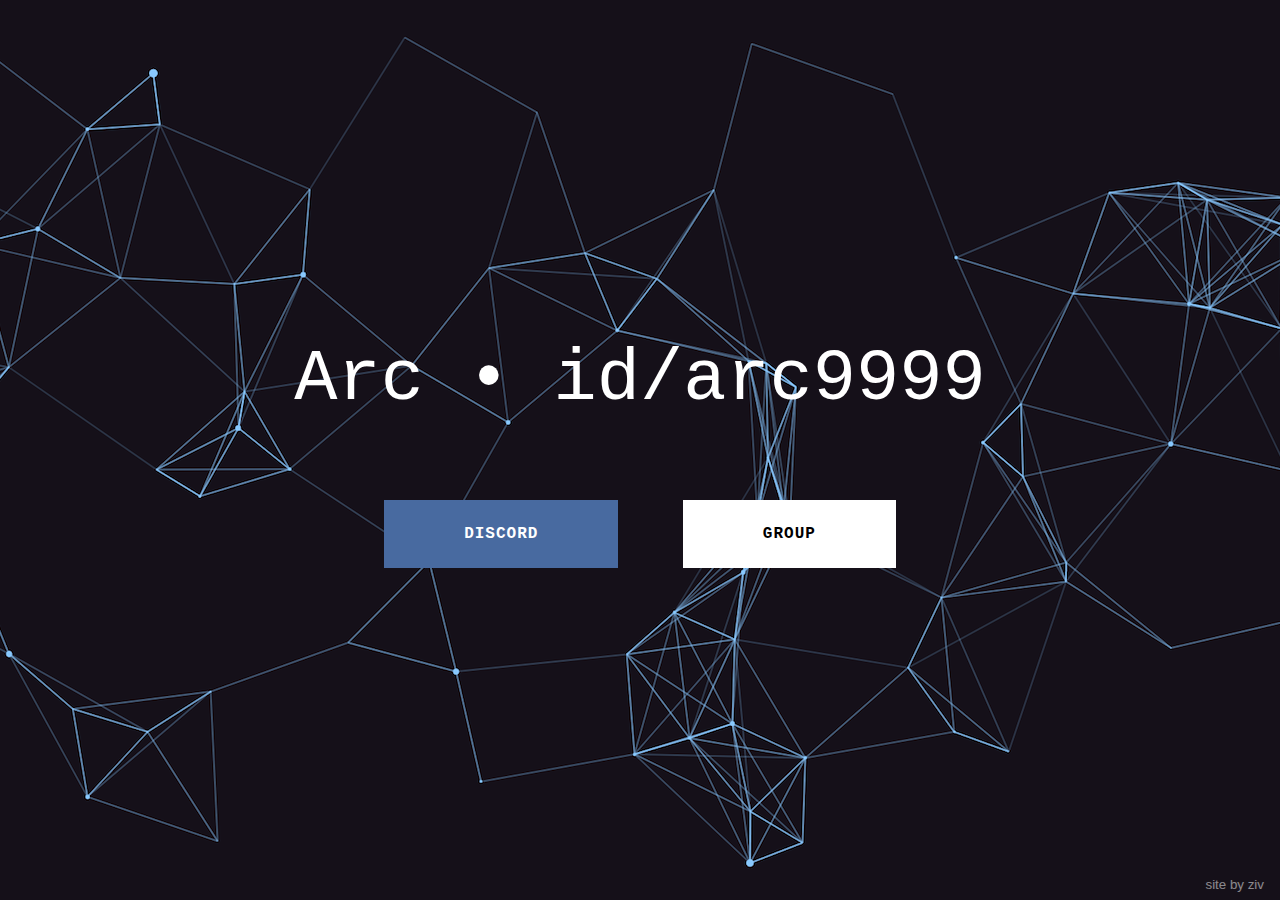
==== index.html @ c0f4641e "test" ====
<!DOCTYPE html>
<html>
  <head>
    <link rel="stylesheet" type="text/css" href="style.css">
    <meta charset="utf-8">
    <link rel="icon" href="icon.png">
    <title>Arc</title>
</head>

<body>

<center>


<div class="backgd"></div>

<p class="bottomright">site by ziv</p>

<div class="content">
  
  <div class="title">
    <span>Arc • id/arc9999</span>
  </div>

  <div style="margin-top: 20px;">
    <a target="_blank" href="https://discord.gg/K2PqkpU" class="button blue button-1">Discord</a>
    <a target="_blank" href="https://steamcommunity.com/groups/widepeeked" class="button white">Group</a>
  </div>

</div>

</center>

</body>
</html>
---- style.css ----
body{
    -webkit-touch-callout: none;
    -webkit-user-select: none;
    -khtml-user-select: none;
    -moz-user-select: none;
    -ms-user-select: none;
    user-select: none;
    font-family: "Open Sans", sans-serif;
    background-color: black;
    overflow: hidden;
  }
  a{
    text-decoration: none;
    color: inherit;
  }
  .content{
    /*background-color: rgba(0, 0, 255, 0.025);*/
    position: absolute;
    top: 50%;
    left: 0;
    right: 0;
    margin-top: -150px;
    padding-bottom: 60px; /*half of line-height in title*/
    z-index: 1000;
  }
  .shoutbox {
    font-family:"Trebuchet MS", Helvetica, sans-serif;
    letter-spacing: 2px;
    font-size:13pt;
    line-height:60px;
    text-align:center;
    color: white;
    height: 35px;
    border-color: white;
    border-style: solid;
    border-width: 1px;
    width: 250px;
    border-radius: 3px;
    background-color: rgba(88, 116, 160, 0.125);
  }
  
  .shoutbox a{
    color: white;
    -webkit-transition: 0.3s;
    -moz-transition: 0.3s;
    -o-transition: 0.3s;
    transition: 0.3s;
  }
  .shoutbox a:hover{
    color: lightgray;
    text-shadow: 0px 0px 1px white;
  }
  
  @keyframes pulsetext {
    50%{
        color: #5877a0;
        text-shadow: #5877a0 1px 1px 6px;
    }
  }
  .shoutbox a:hover {
    animation: pulsetext 1s infinite ease-out;
  }
  
  .lines{
    line-height: 0px;
    font-size: 12pt;
    color: white;
    bottom: 0;
    top: 0;
  }
  
  .bottomright {
    position: absolute;
    bottom: -5px;
    right: 16px;
    font-size: 10pt;
    z-index: 1000;
    color: white;
    opacity: 0.5;
  }
  .title{
    color: white;
    font-family: 'Courier New', Courier, monospace;
    font-size: 72px;
    line-height: 60px;
    margin-top: 50px;
    margin-bottom: 75px;
  }
  .button {
	border: none;
	font-family: 'Courier New', Courier, monospace;
	font-size: inherit;
	color: inherit;
	background: none;
	cursor: pointer;
	padding: 25px 80px;
	display: inline-block;
	margin: 15px 30px;
	text-transform: uppercase;
	letter-spacing: 1px;
	font-weight: 700;
	outline: none;
	position: relative;
	-webkit-transition: all 0.3s;
	-moz-transition: all 0.3s;
	transition: all 0.3s;
}
.button-1:hover {
	background: #2980b9;
}

.button-1:active {
	background: #2980b9;
	top: 2px;
}
  .blue{
    background-color:#486aa0;
    color: white;
  }
  .white {
    color: black;
    background-color: white;
  }
  .btn:active {
    -webkit-transform: scale(0.90);
    -moz-transform: scale(0.90);
    -ms-transform: scale(0.90);
    -o-transform: scale(0.90);
    transform: scale(0.90);
    opacity: 0.9;
  }
  
  @keyframes move-twink-back {
    from {background-position:0 0;}
    to {background-position:-10000px 5000px;}
  }
  @-webkit-keyframes move-twink-back {
    from {background-position:0 0;}
    to {background-position:-10000px 5000px;}
  }
  @-moz-keyframes move-twink-back {
    from {background-position:0 0;}
    to {background-position:-10000px 5000px;}
  }
  @-ms-keyframes move-twink-back {
    from {background-position:0 0;}
    to {background-position:-10000px 5000px;}
  }
  
  .backgd{
    position:absolute;
    top:0;
    left:0;
    right:0;
    bottom:0;
    width:100%;
    height:100%;
    display:block;
    -webkit-animation: fadein 3s; /* Safari, Chrome and Opera > 12.1 */
    -moz-animation: fadein 3s; /* Firefox < 16 */
    -ms-animation: fadein 3s; /* Internet Explorer */
    -o-animation: fadein 3s; /* Opera < 12.1 */
    animation: fadein 3s;
  }
  
  @keyframes fadein {
    from { opacity: 0; }
    to   { opacity: 1; }
  }
  
  @-moz-keyframes fadein {
    from { opacity: 0; }
    to   { opacity: 1; }
  }
  
  @-webkit-keyframes fadein {
    from { opacity: 0; }
    to   { opacity: 1; }
  }
  
  @-ms-keyframes fadein {
    from { opacity: 0; }
    to   { opacity: 1; }
  }
  
  @-o-keyframes fadein {
    from { opacity: 0; }
    to   { opacity: 1; }
  }
  
  .backgd {
    background:#000 url(background.png) repeat top center;
    z-index:2;
  }
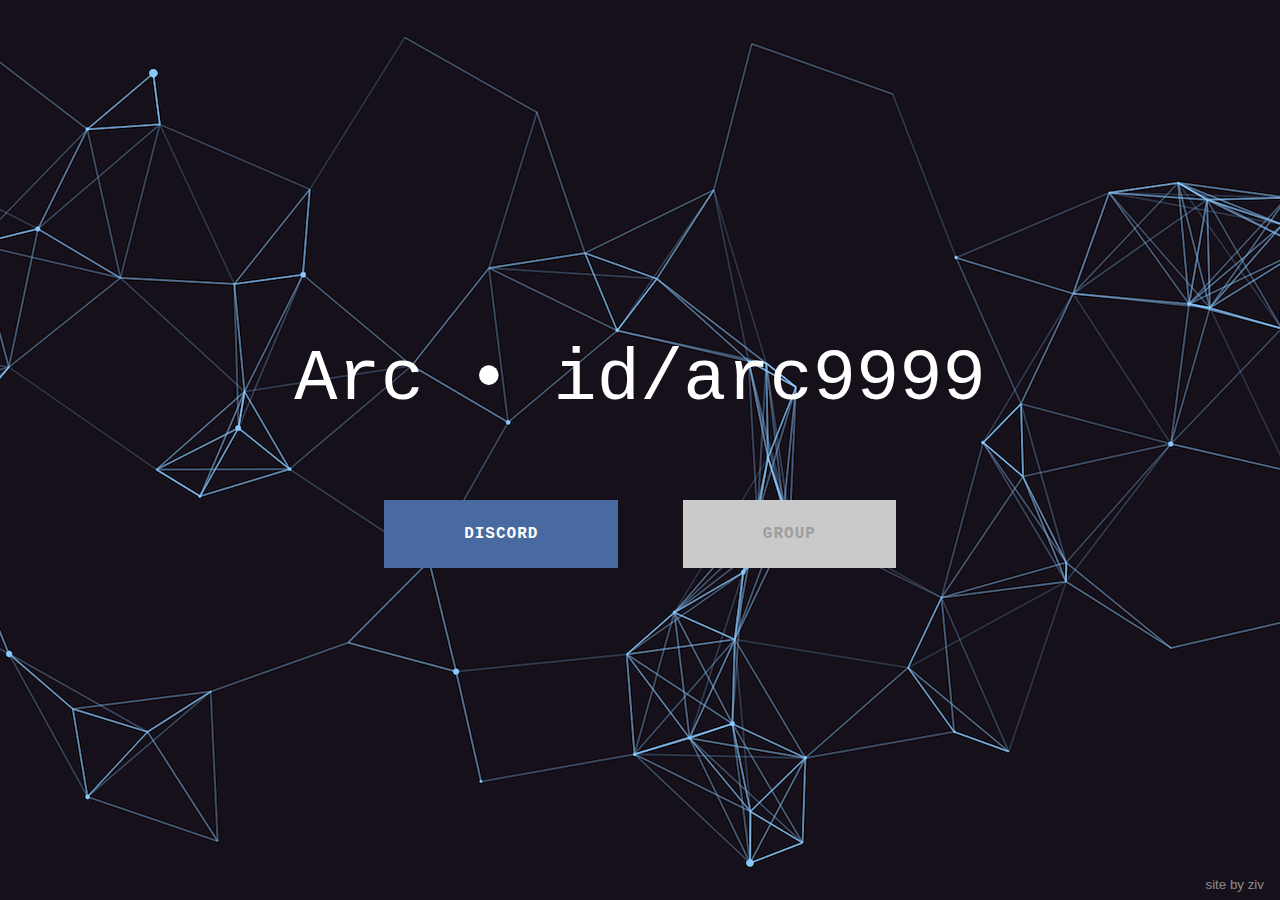
==== commit 1a888ec2: "new button" ====
--- a/index.html
+++ b/index.html
@@ -24,7 +24,7 @@
 
   <div style="margin-top: 20px;">
     <a target="_blank" href="https://discord.gg/K2PqkpU" class="button blue button-1">Discord</a>
-    <a target="_blank" href="https://steamcommunity.com/groups/widepeeked" class="button white">Group</a>
+    <a target="_blank" href="https://steamcommunity.com/groups/widepeeked" class="button grey button-2">Group</a>
   </div>
 
 </div>
--- a/style.css
+++ b/style.css
@@ -106,20 +106,29 @@
 	transition: all 0.3s;
 }
 .button-1:hover {
-	background: #2980b9;
+	background: #3b5396;
 }
 
 .button-1:active {
-	background: #2980b9;
+	background: #3b5396;
+	top: 2px;
+}
+
+.button-2:hover {
+	background: #616161;
+}
+
+.button-2:active {
+	background: #616161;
 	top: 2px;
 }
   .blue{
     background-color:#486aa0;
     color: white;
   }
-  .white {
-    color: black;
-    background-color: white;
+  .grey {
+    color: rgb(158, 158, 158);
+    background-color: rgb(202, 202, 202);
   }
   .btn:active {
     -webkit-transform: scale(0.90);
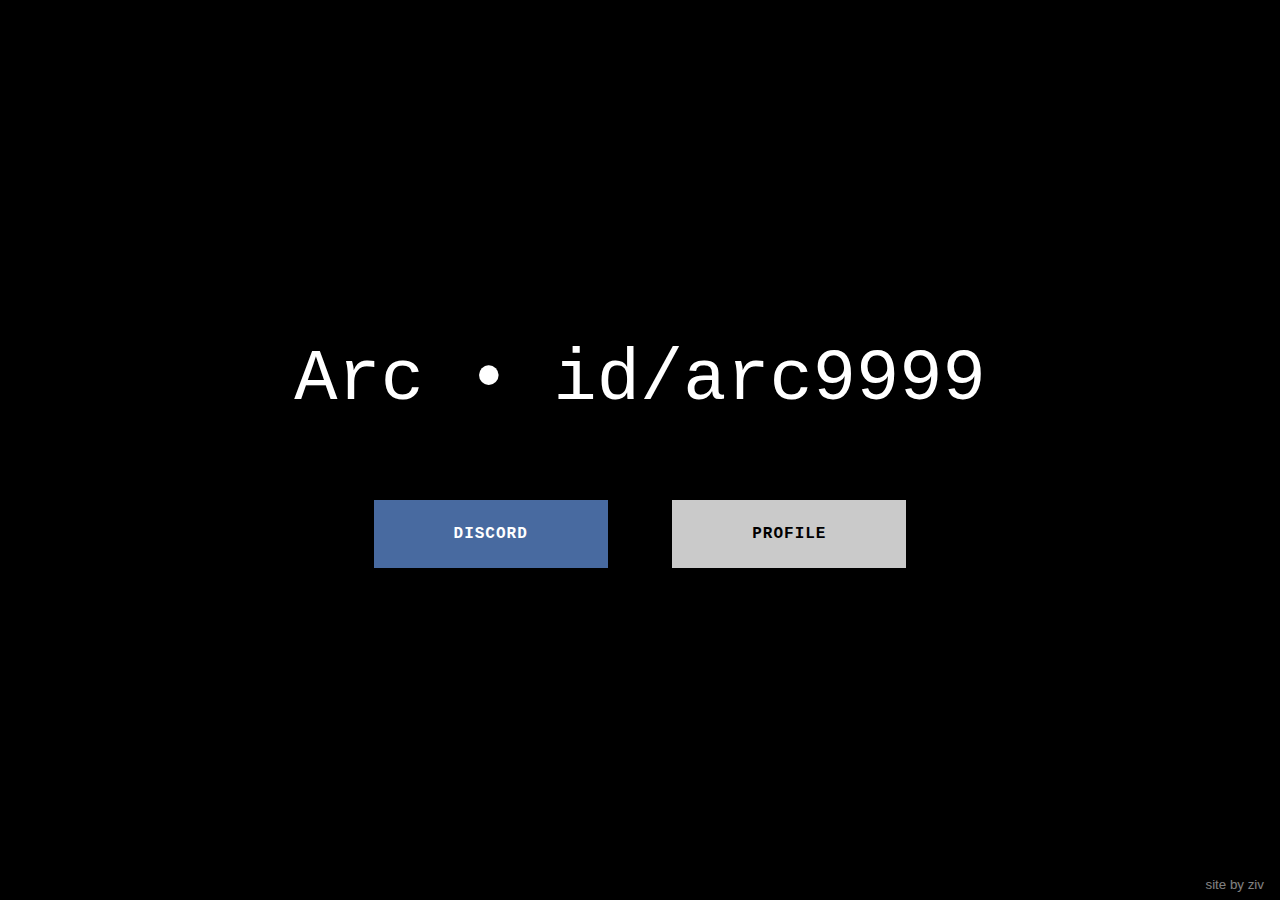
==== commit 6ccec969: "new" ====
--- a/index.html
+++ b/index.html
@@ -22,9 +22,9 @@
     <span>Arc • id/arc9999</span>
   </div>
 
-  <div style="margin-top: 20px;">
+  <div style="margin-top: 15px;">
     <a target="_blank" href="https://discord.gg/K2PqkpU" class="button blue button-1">Discord</a>
-    <a target="_blank" href="https://steamcommunity.com/groups/widepeeked" class="button grey button-2">Group</a>
+    <a target="_blank" href="https://steamcommunity.com/id/arc9999" class="button grey button-2">Profile</a>
   </div>
 
 </div>
--- a/style.css
+++ b/style.css
@@ -127,76 +127,9 @@
     color: white;
   }
   .grey {
-    color: rgb(158, 158, 158);
+    color: rgb(0, 0, 0);
     background-color: rgb(202, 202, 202);
   }
-  .btn:active {
-    -webkit-transform: scale(0.90);
-    -moz-transform: scale(0.90);
-    -ms-transform: scale(0.90);
-    -o-transform: scale(0.90);
-    transform: scale(0.90);
-    opacity: 0.9;
-  }
-  
-  @keyframes move-twink-back {
-    from {background-position:0 0;}
-    to {background-position:-10000px 5000px;}
-  }
-  @-webkit-keyframes move-twink-back {
-    from {background-position:0 0;}
-    to {background-position:-10000px 5000px;}
-  }
-  @-moz-keyframes move-twink-back {
-    from {background-position:0 0;}
-    to {background-position:-10000px 5000px;}
-  }
-  @-ms-keyframes move-twink-back {
-    from {background-position:0 0;}
-    to {background-position:-10000px 5000px;}
-  }
-  
-  .backgd{
-    position:absolute;
-    top:0;
-    left:0;
-    right:0;
-    bottom:0;
-    width:100%;
-    height:100%;
-    display:block;
-    -webkit-animation: fadein 3s; /* Safari, Chrome and Opera > 12.1 */
-    -moz-animation: fadein 3s; /* Firefox < 16 */
-    -ms-animation: fadein 3s; /* Internet Explorer */
-    -o-animation: fadein 3s; /* Opera < 12.1 */
-    animation: fadein 3s;
-  }
-  
-  @keyframes fadein {
-    from { opacity: 0; }
-    to   { opacity: 1; }
-  }
-  
-  @-moz-keyframes fadein {
-    from { opacity: 0; }
-    to   { opacity: 1; }
-  }
-  
-  @-webkit-keyframes fadein {
-    from { opacity: 0; }
-    to   { opacity: 1; }
-  }
-  
-  @-ms-keyframes fadein {
-    from { opacity: 0; }
-    to   { opacity: 1; }
-  }
-  
-  @-o-keyframes fadein {
-    from { opacity: 0; }
-    to   { opacity: 1; }
-  }
-  
   .backgd {
     background:#000 url(background.png) repeat top center;
     z-index:2;
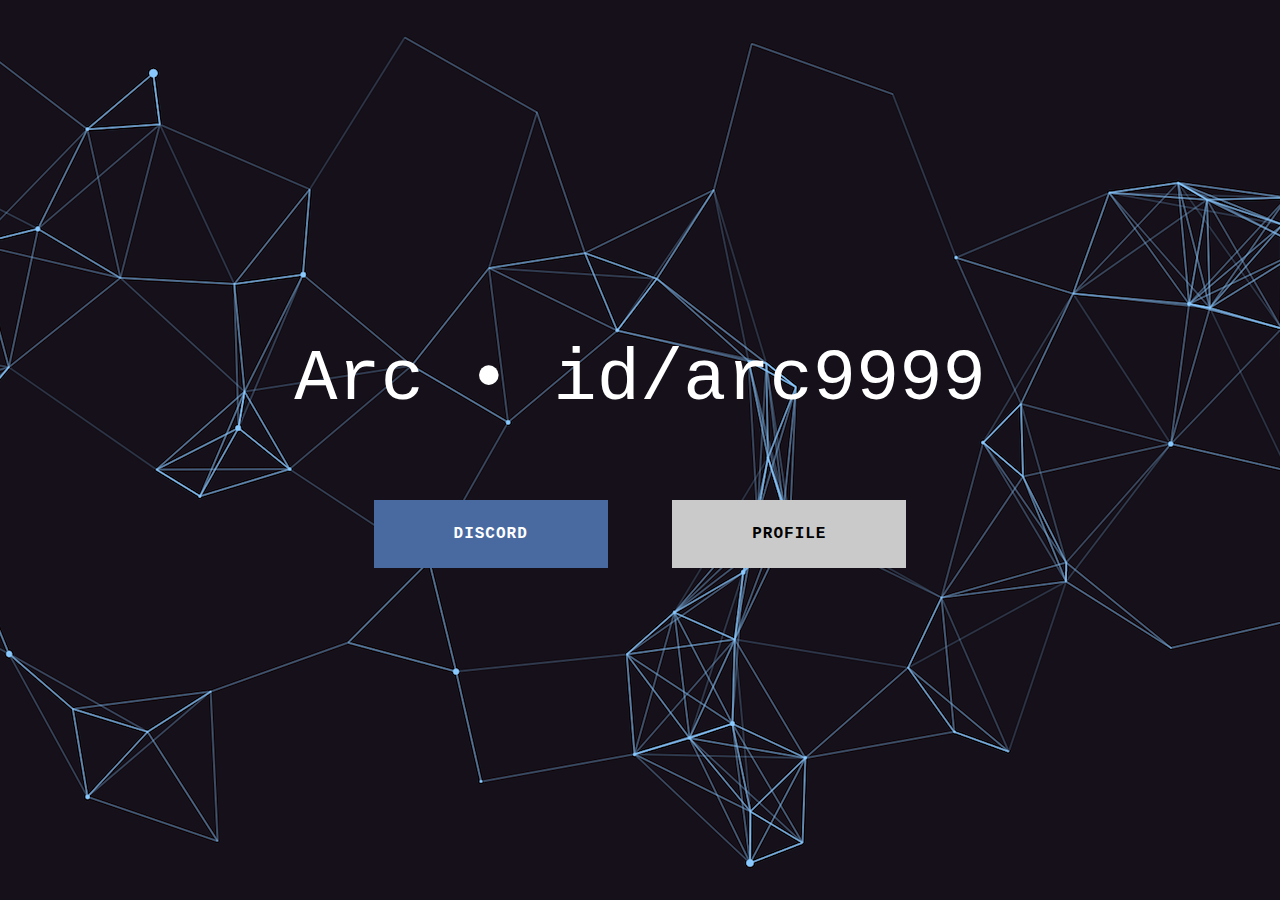
==== commit ed4fe13a: "Complete" ====
--- a/index.html
+++ b/index.html
@@ -6,15 +6,9 @@
     <link rel="icon" href="icon.png">
     <title>Arc</title>
 </head>
-
 <body>
-
 <center>
-
-
 <div class="backgd"></div>
-
-<p class="bottomright">site by ziv</p>
 
 <div class="content">
   
@@ -28,8 +22,6 @@
   </div>
 
 </div>
-
 </center>
-
 </body>
 </html>
--- a/style.css
+++ b/style.css
@@ -130,6 +130,73 @@
     color: rgb(0, 0, 0);
     background-color: rgb(202, 202, 202);
   }
+  .btn:active {
+    -webkit-transform: scale(0.90);
+    -moz-transform: scale(0.90);
+    -ms-transform: scale(0.90);
+    -o-transform: scale(0.90);
+    transform: scale(0.90);
+    opacity: 0.9;
+  }
+  
+  @keyframes move-twink-back {
+    from {background-position:0 0;}
+    to {background-position:-10000px 5000px;}
+  }
+  @-webkit-keyframes move-twink-back {
+    from {background-position:0 0;}
+    to {background-position:-10000px 5000px;}
+  }
+  @-moz-keyframes move-twink-back {
+    from {background-position:0 0;}
+    to {background-position:-10000px 5000px;}
+  }
+  @-ms-keyframes move-twink-back {
+    from {background-position:0 0;}
+    to {background-position:-10000px 5000px;}
+  }
+  
+  .backgd{
+    position:absolute;
+    top:0;
+    left:0;
+    right:0;
+    bottom:0;
+    width:100%;
+    height:100%;
+    display:block;
+    -webkit-animation: fadein 3s; /* Safari, Chrome and Opera > 12.1 */
+    -moz-animation: fadein 3s; /* Firefox < 16 */
+    -ms-animation: fadein 3s; /* Internet Explorer */
+    -o-animation: fadein 3s; /* Opera < 12.1 */
+    animation: fadein 3s;
+  }
+  
+  @keyframes fadein {
+    from { opacity: 0; }
+    to   { opacity: 1; }
+  }
+  
+  @-moz-keyframes fadein {
+    from { opacity: 0; }
+    to   { opacity: 1; }
+  }
+  
+  @-webkit-keyframes fadein {
+    from { opacity: 0; }
+    to   { opacity: 1; }
+  }
+  
+  @-ms-keyframes fadein {
+    from { opacity: 0; }
+    to   { opacity: 1; }
+  }
+  
+  @-o-keyframes fadein {
+    from { opacity: 0; }
+    to   { opacity: 1; }
+  }
+  
   .backgd {
     background:#000 url(background.png) repeat top center;
     z-index:2;
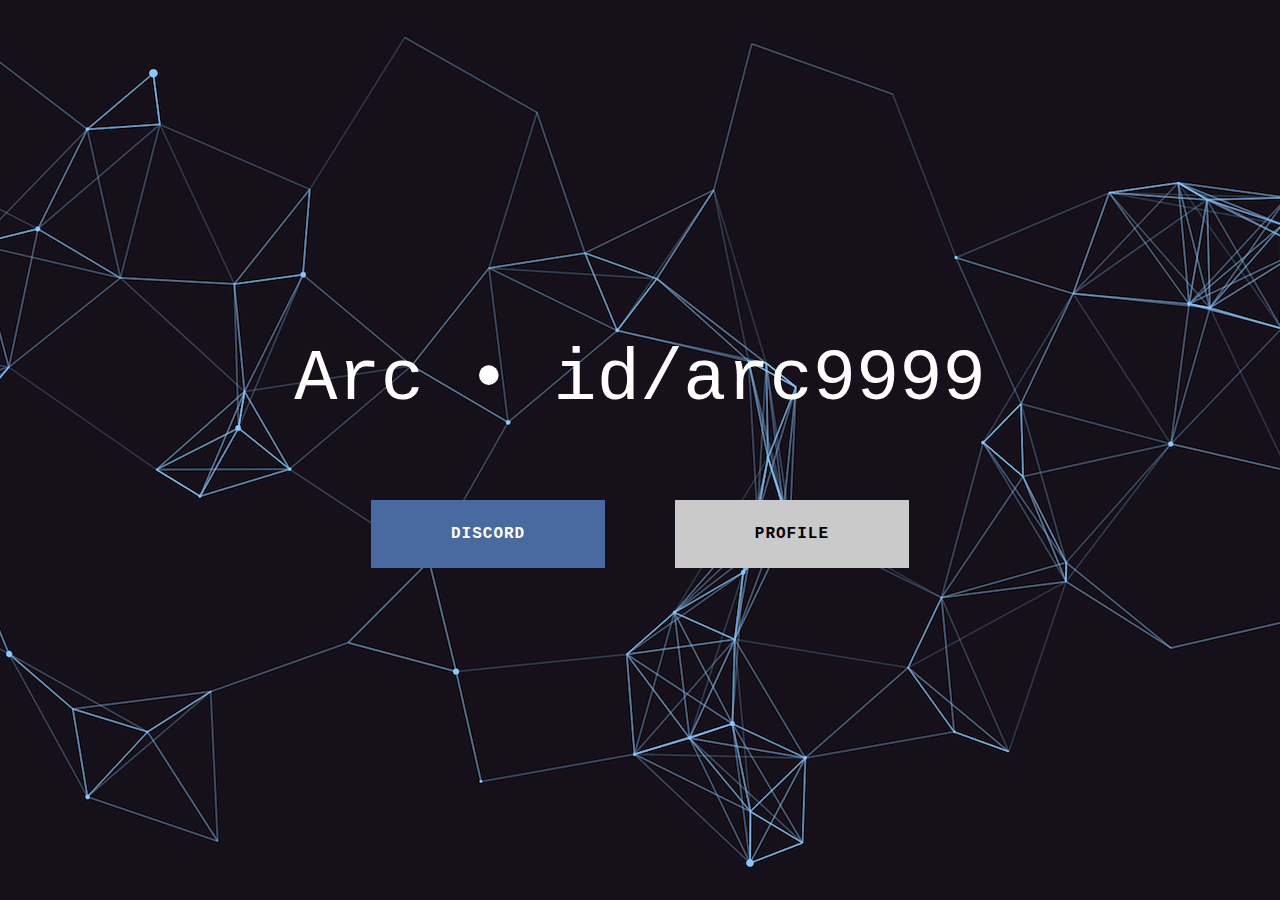
==== commit 71f4807c: "discord update" ====
--- a/index.html
+++ b/index.html
@@ -17,7 +17,7 @@
   </div>
 
   <div style="margin-top: 15px;">
-    <a target="_blank" href="https://discord.gg/K2PqkpU" class="button blue button-1">Discord</a>
+    <a target="_blank" href="/maintenance.html" class="button blue button-1">Discord</a>
     <a target="_blank" href="https://steamcommunity.com/id/arc9999" class="button grey button-2">Profile</a>
   </div>
 
--- a/style.css
+++ b/style.css
@@ -5,7 +5,7 @@
     -moz-user-select: none;
     -ms-user-select: none;
     user-select: none;
-    font-family: "Open Sans", sans-serif;
+    font-family: 'Courier New', Courier, monospace;
     background-color: black;
     overflow: hidden;
   }
@@ -23,44 +23,6 @@
     padding-bottom: 60px; /*half of line-height in title*/
     z-index: 1000;
   }
-  .shoutbox {
-    font-family:"Trebuchet MS", Helvetica, sans-serif;
-    letter-spacing: 2px;
-    font-size:13pt;
-    line-height:60px;
-    text-align:center;
-    color: white;
-    height: 35px;
-    border-color: white;
-    border-style: solid;
-    border-width: 1px;
-    width: 250px;
-    border-radius: 3px;
-    background-color: rgba(88, 116, 160, 0.125);
-  }
-  
-  .shoutbox a{
-    color: white;
-    -webkit-transition: 0.3s;
-    -moz-transition: 0.3s;
-    -o-transition: 0.3s;
-    transition: 0.3s;
-  }
-  .shoutbox a:hover{
-    color: lightgray;
-    text-shadow: 0px 0px 1px white;
-  }
-  
-  @keyframes pulsetext {
-    50%{
-        color: #5877a0;
-        text-shadow: #5877a0 1px 1px 6px;
-    }
-  }
-  .shoutbox a:hover {
-    animation: pulsetext 1s infinite ease-out;
-  }
-  
   .lines{
     line-height: 0px;
     font-size: 12pt;
@@ -71,8 +33,8 @@
   
   .bottomright {
     position: absolute;
-    bottom: -5px;
-    right: 16px;
+    bottom: -25px;
+    right: 11px;
     font-size: 10pt;
     z-index: 1000;
     color: white;
@@ -82,6 +44,14 @@
     color: white;
     font-family: 'Courier New', Courier, monospace;
     font-size: 72px;
+    line-height: 60px;
+    margin-top: 50px;
+    margin-bottom: 75px;
+  }
+  .maintenace{
+    color: white;
+    font-family: sans-serif;
+    font-size: 36px;
     line-height: 60px;
     margin-top: 50px;
     margin-bottom: 75px;
@@ -139,23 +109,6 @@
     opacity: 0.9;
   }
   
-  @keyframes move-twink-back {
-    from {background-position:0 0;}
-    to {background-position:-10000px 5000px;}
-  }
-  @-webkit-keyframes move-twink-back {
-    from {background-position:0 0;}
-    to {background-position:-10000px 5000px;}
-  }
-  @-moz-keyframes move-twink-back {
-    from {background-position:0 0;}
-    to {background-position:-10000px 5000px;}
-  }
-  @-ms-keyframes move-twink-back {
-    from {background-position:0 0;}
-    to {background-position:-10000px 5000px;}
-  }
-  
   .backgd{
     position:absolute;
     top:0;
@@ -165,36 +118,6 @@
     width:100%;
     height:100%;
     display:block;
-    -webkit-animation: fadein 3s; /* Safari, Chrome and Opera > 12.1 */
-    -moz-animation: fadein 3s; /* Firefox < 16 */
-    -ms-animation: fadein 3s; /* Internet Explorer */
-    -o-animation: fadein 3s; /* Opera < 12.1 */
-    animation: fadein 3s;
-  }
-  
-  @keyframes fadein {
-    from { opacity: 0; }
-    to   { opacity: 1; }
-  }
-  
-  @-moz-keyframes fadein {
-    from { opacity: 0; }
-    to   { opacity: 1; }
-  }
-  
-  @-webkit-keyframes fadein {
-    from { opacity: 0; }
-    to   { opacity: 1; }
-  }
-  
-  @-ms-keyframes fadein {
-    from { opacity: 0; }
-    to   { opacity: 1; }
-  }
-  
-  @-o-keyframes fadein {
-    from { opacity: 0; }
-    to   { opacity: 1; }
   }
   
   .backgd {
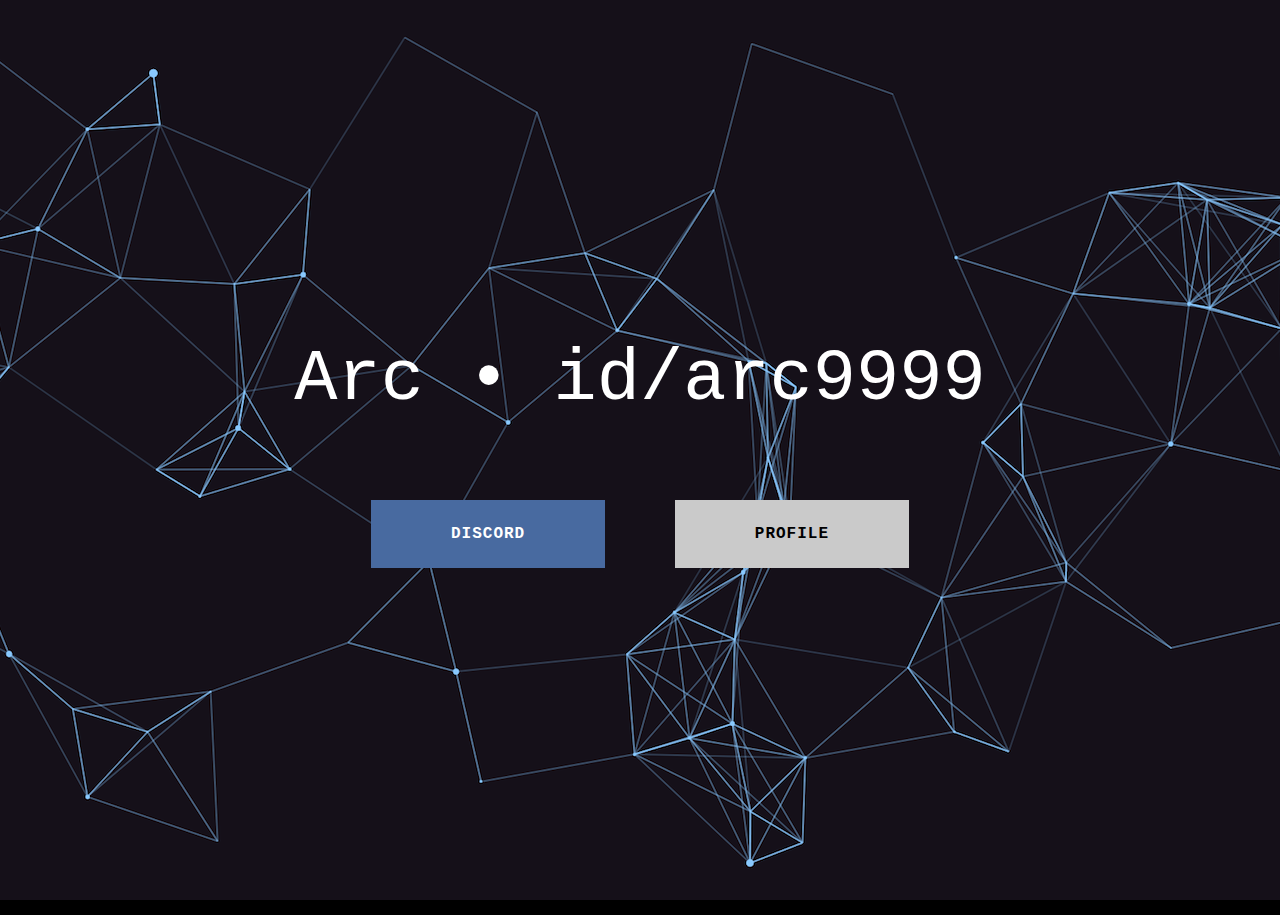
==== commit d3513ca2: "added discord widget" ====
--- a/index.html
+++ b/index.html
@@ -10,7 +10,11 @@
 <center>
 <div class="backgd"></div>
 
+
 <div class="content">
+<div style="position: absolute; top: 240px; right: 10px;">
+	<iframe src="https://discordapp.com/widget?id=741115756485279775&theme=dark" width="220" height="370" allowtransparency="true" frameborder="0" sandbox="allow-popups allow-popups-to-escape-sandbox allow-same-origin allow-scripts"></iframe>
+  </div>
   
   <div class="title">
     <span>Arc • id/arc9999</span>
--- a/style.css
+++ b/style.css
@@ -1,126 +1,144 @@
 body{
-    -webkit-touch-callout: none;
-    -webkit-user-select: none;
-    -khtml-user-select: none;
-    -moz-user-select: none;
-    -ms-user-select: none;
-    user-select: none;
-    font-family: 'Courier New', Courier, monospace;
-    background-color: black;
-    overflow: hidden;
-  }
-  a{
-    text-decoration: none;
-    color: inherit;
-  }
-  .content{
-    /*background-color: rgba(0, 0, 255, 0.025);*/
-    position: absolute;
-    top: 50%;
-    left: 0;
-    right: 0;
-    margin-top: -150px;
-    padding-bottom: 60px; /*half of line-height in title*/
-    z-index: 1000;
-  }
-  .lines{
-    line-height: 0px;
-    font-size: 12pt;
-    color: white;
-    bottom: 0;
-    top: 0;
-  }
+  -webkit-touch-callout: none;
+  -webkit-user-select: none;
+  -khtml-user-select: none;
+  -moz-user-select: none;
+  -ms-user-select: none;
+  user-select: none;
+  font-family: 'Courier New', Courier, monospace;
+  background-color: black;
+  overflow: hidden;
+}
+a{
+  text-decoration: none;
+  color: inherit;
+}
+.content{
+  /*background-color: rgba(0, 0, 255, 0.025);*/
+  position: absolute;
+  top: 50%;
+  left: 0;
+  right: 0;
+  margin-top: -150px;
+  padding-bottom: 60px; /*half of line-height in title*/
+  z-index: 1000;
+}
+.lines{
+  line-height: 0px;
+  font-size: 12pt;
+  color: white;
+  bottom: 0;
+  top: 0;
+}
+.one {
+  border-style: solid;
+  border-color: white;
+  width: 500px;
+  border-radius: 5px;
+  background-color: rgba(68, 68, 68, 0.459);
   
-  .bottomright {
-    position: absolute;
-    bottom: -25px;
-    right: 11px;
-    font-size: 10pt;
-    z-index: 1000;
-    color: white;
-    opacity: 0.5;
-  }
-  .title{
-    color: white;
-    font-family: 'Courier New', Courier, monospace;
-    font-size: 72px;
-    line-height: 60px;
-    margin-top: 50px;
-    margin-bottom: 75px;
-  }
-  .maintenace{
-    color: white;
-    font-family: sans-serif;
-    font-size: 36px;
-    line-height: 60px;
-    margin-top: 50px;
-    margin-bottom: 75px;
-  }
-  .button {
-	border: none;
-	font-family: 'Courier New', Courier, monospace;
-	font-size: inherit;
-	color: inherit;
-	background: none;
-	cursor: pointer;
-	padding: 25px 80px;
-	display: inline-block;
-	margin: 15px 30px;
-	text-transform: uppercase;
-	letter-spacing: 1px;
-	font-weight: 700;
-	outline: none;
-	position: relative;
-	-webkit-transition: all 0.3s;
-	-moz-transition: all 0.3s;
-	transition: all 0.3s;
+}
+.bottomright {
+  position: absolute;
+  bottom: -25px;
+  right: 11px;
+  font-size: 10pt;
+  z-index: 1000;
+  color: white;
+  opacity: 0.5;
+}
+.title{
+  color: white;
+  font-family: 'Courier New', Courier, monospace;
+  font-size: 72px;
+  line-height: 60px;
+  margin-top: 50px;
+  margin-bottom: 75px;
+}
+.infobox{
+  width: 300px;
+  padding: 10px;
+  border: 3px gray;
+  border-color: rgb(71, 71, 71)92, 92, 92);
+  border-radius: 3px;
+  font-family: courier;
+}
+.maintenace{
+  color: white;
+  font-family: 'Courier New', Courier, monospace;
+  font-size: 36px;
+  line-height: 60px;
+  margin-top: 50px;
+  margin-bottom: 75px;
+  position: absolute;
+padding-right: 500px;
+padding-left: 500px;
+}
+.button {
+border: none;
+font-family: 'Courier New', Courier, monospace;
+font-size: inherit;
+color: inherit;
+background: none;
+cursor: pointer;
+padding: 25px 80px;
+display: inline-block;
+margin: 15px 30px;
+text-transform: uppercase;
+letter-spacing: 1px;
+font-weight: 700;
+outline: none;
+position: relative;
+-webkit-transition: all 0.3s;
+-moz-transition: all 0.3s;
+transition: all 0.3s;
 }
 .button-1:hover {
-	background: #3b5396;
+background: #3b5396;
 }
 
 .button-1:active {
-	background: #3b5396;
-	top: 2px;
+background: #3b5396;
+top: 2px;
 }
 
 .button-2:hover {
-	background: #616161;
+background: #616161;
 }
 
 .button-2:active {
-	background: #616161;
-	top: 2px;
+background: #616161;
+top: 2px;
 }
-  .blue{
-    background-color:#486aa0;
-    color: white;
-  }
-  .grey {
-    color: rgb(0, 0, 0);
-    background-color: rgb(202, 202, 202);
-  }
-  .btn:active {
-    -webkit-transform: scale(0.90);
-    -moz-transform: scale(0.90);
-    -ms-transform: scale(0.90);
-    -o-transform: scale(0.90);
-    transform: scale(0.90);
-    opacity: 0.9;
-  }
-  
-  .backgd{
-    position:absolute;
-    top:0;
-    left:0;
-    right:0;
-    bottom:0;
-    width:100%;
-    height:100%;
-    display:block;
-  }
-  
-  .backgd {
-    background:#000 url(background.png) repeat top center;
-    z-index:2;
-  }+.blue{
+  background-color:#486aa0;
+  color: white;
+}
+.grey {
+  color: rgb(0, 0, 0);
+  background-color: rgb(202, 202, 202);
+}
+.btn:active {
+  -webkit-transform: scale(0.90);
+  -moz-transform: scale(0.90);
+  -ms-transform: scale(0.90);
+  -o-transform: scale(0.90);
+  transform: scale(0.90);
+  opacity: 0.9;
+}
+
+.backgd{
+  position:absolute;
+  top:0;
+  left:0;
+  right:0;
+  bottom:0;
+  width:100%;
+  height:100%;
+  display:block;
+}
+
+.backgd {
+  background:#000 url(background.png) repeat top center;
+  z-index:2;
+}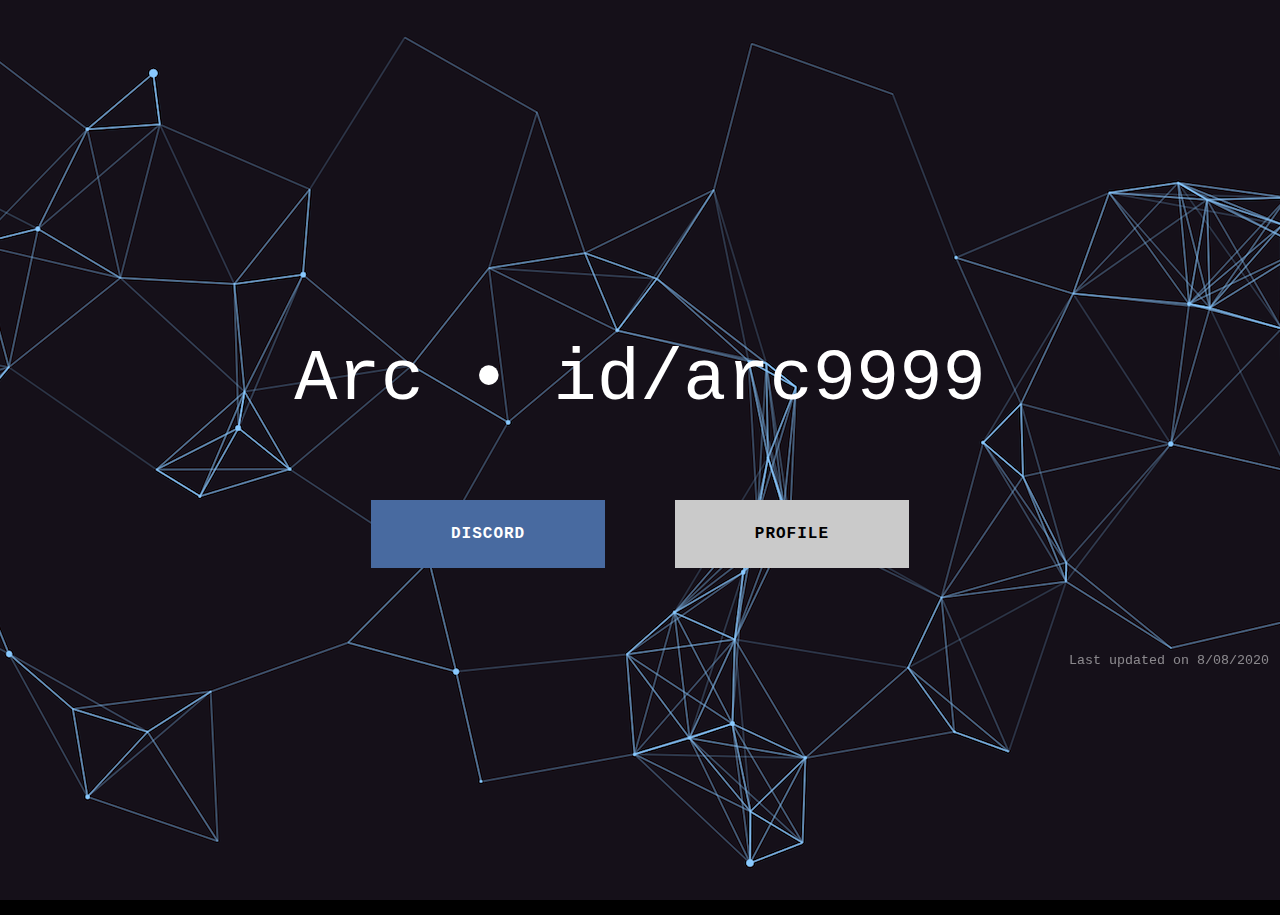
==== commit 78568b59: "new" ====
--- a/index.html
+++ b/index.html
@@ -24,6 +24,9 @@
     <a target="_blank" href="/maintenance.html" class="button blue button-1">Discord</a>
     <a target="_blank" href="https://steamcommunity.com/id/arc9999" class="button grey button-2">Profile</a>
   </div>
+  <div class="updated">
+    Last updated on 8/08/2020
+  </div>
 
 </div>
 </center>
--- a/style.css
+++ b/style.css
@@ -38,7 +38,7 @@
   background-color: rgba(68, 68, 68, 0.459);
   
 }
-.bottomright {
+.updated {
   position: absolute;
   bottom: -25px;
   right: 11px;
@@ -54,14 +54,6 @@
   line-height: 60px;
   margin-top: 50px;
   margin-bottom: 75px;
-}
-.infobox{
-  width: 300px;
-  padding: 10px;
-  border: 3px gray;
-  border-color: rgb(71, 71, 71)92, 92, 92);
-  border-radius: 3px;
-  font-family: courier;
 }
 .maintenace{
   color: white;
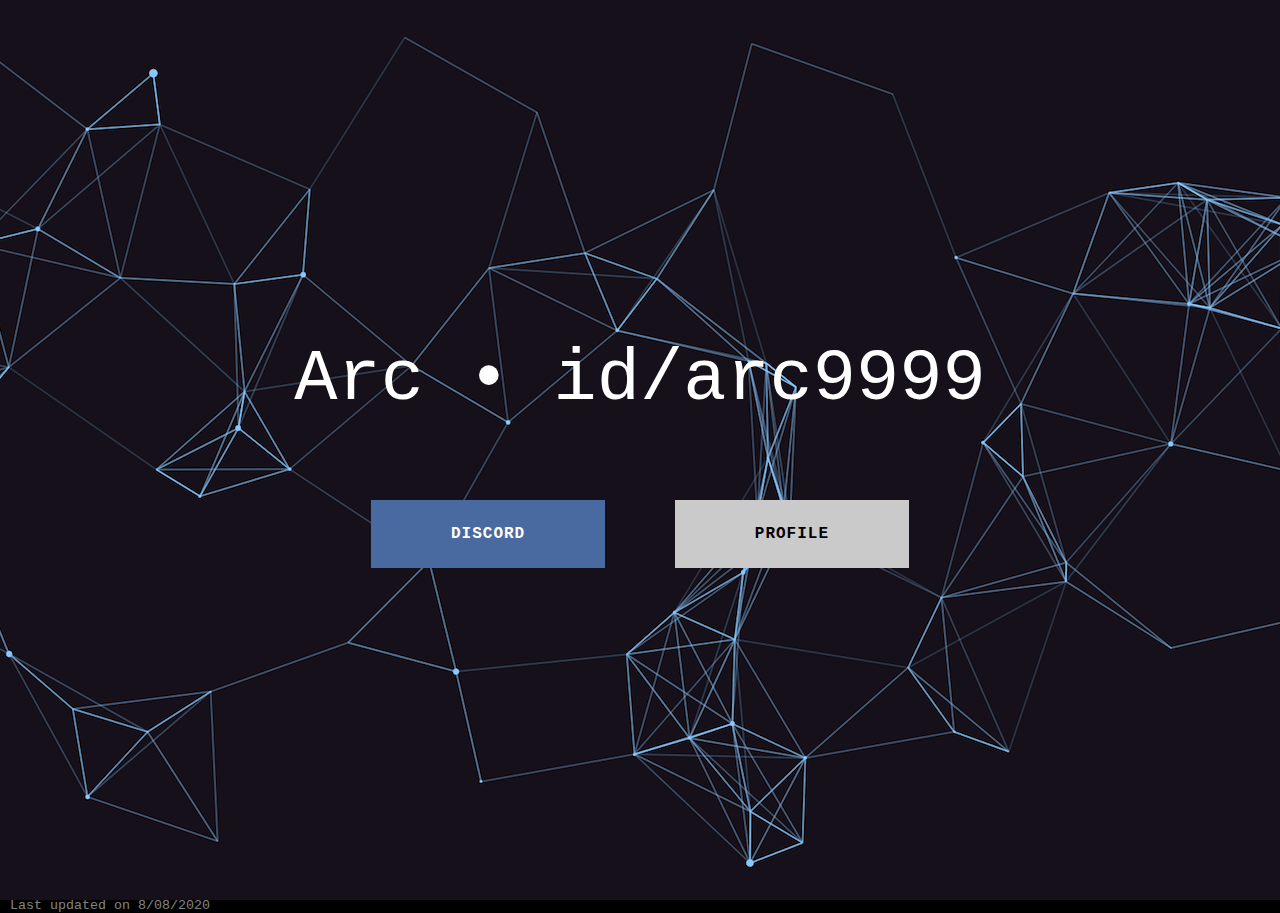
==== commit a66d19b8: "new" ====
--- a/index.html
+++ b/index.html
@@ -12,9 +12,14 @@
 
 
 <div class="content">
-<div style="position: absolute; top: 240px; right: 10px;">
+  
+<!-- DISCORD WIDGET
+  
+  <div style="position: absolute; top: 240px; right: 10px;">
 	<iframe src="https://discordapp.com/widget?id=741115756485279775&theme=dark" width="220" height="370" allowtransparency="true" frameborder="0" sandbox="allow-popups allow-popups-to-escape-sandbox allow-same-origin allow-scripts"></iframe>
-  </div>
+  </div> 
+
+-->
   
   <div class="title">
     <span>Arc • id/arc9999</span>
--- a/style.css
+++ b/style.css
@@ -40,8 +40,8 @@
 }
 .updated {
   position: absolute;
-  bottom: -25px;
-  right: 11px;
+  bottom: -270px;
+  left: 10px;
   font-size: 10pt;
   z-index: 1000;
   color: white;
